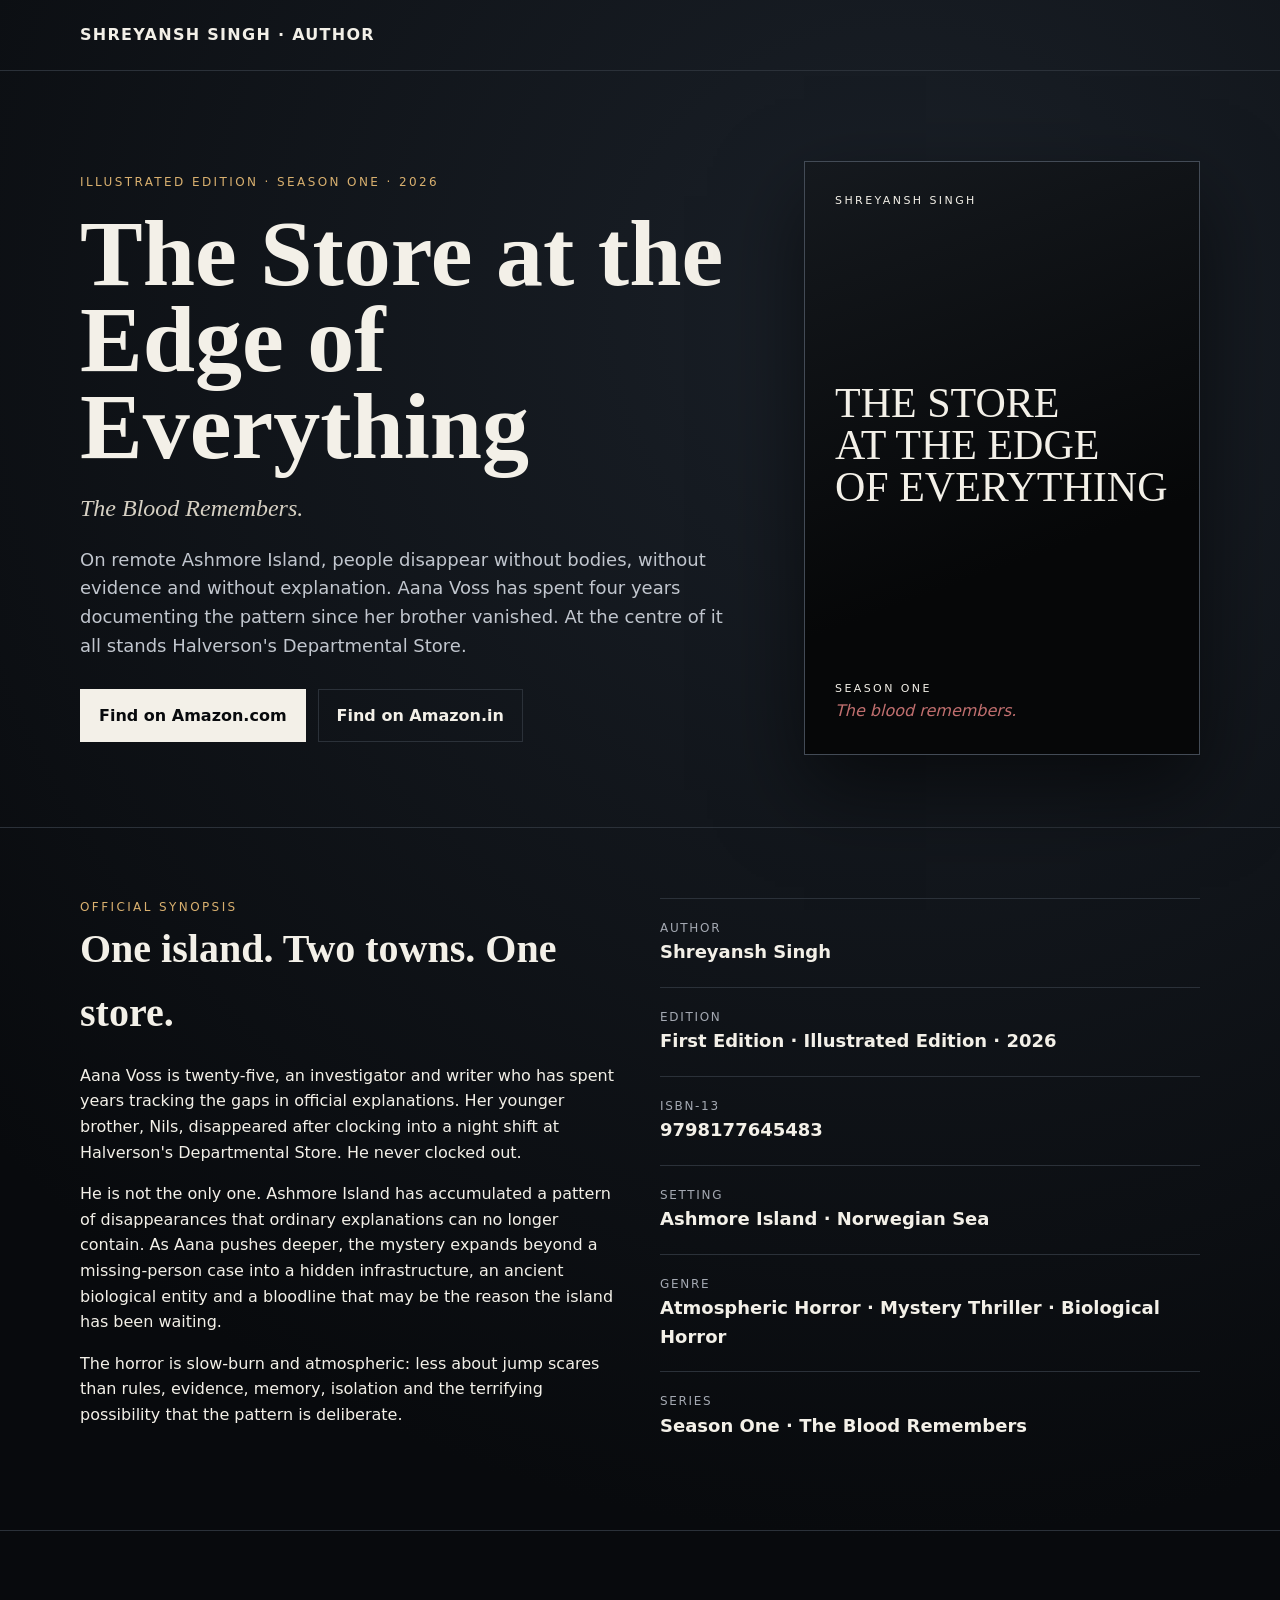
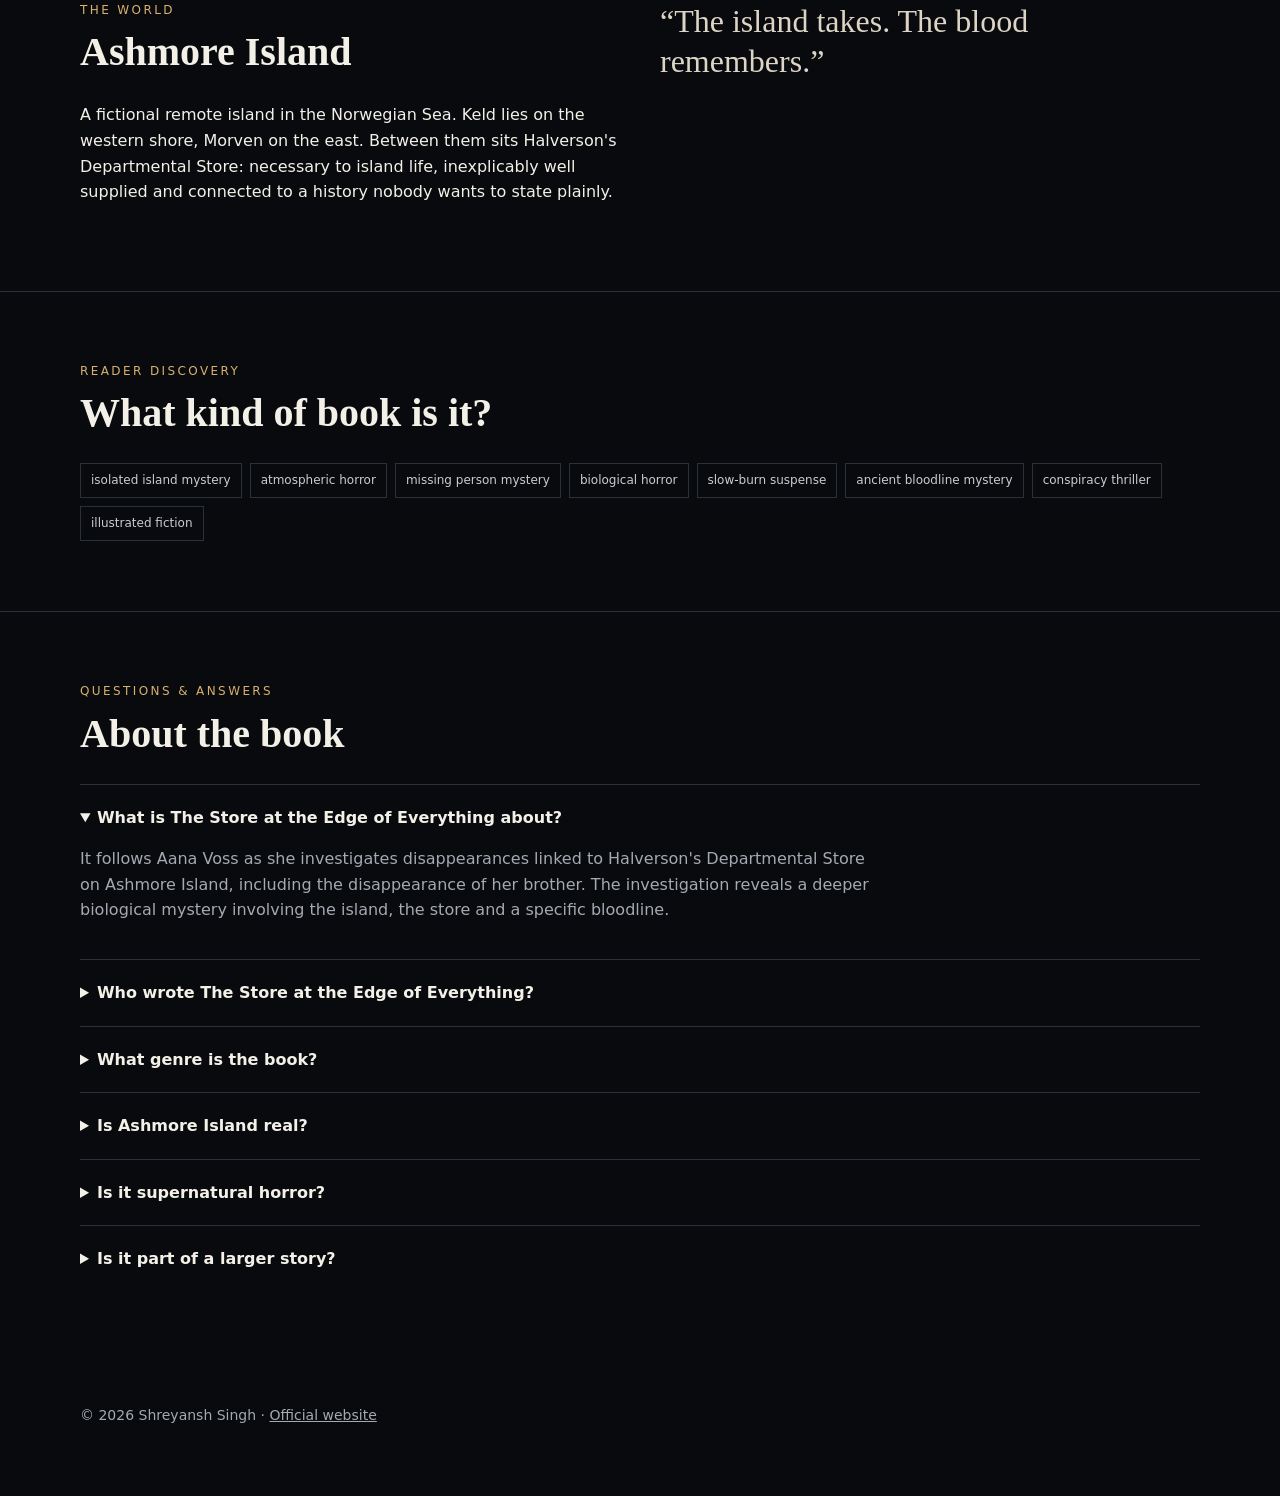
==== public/the-store-at-the-edge-of-everything/index.html @ f9395e05 "Add SEO and AEO book landing page" ====
<!doctype html>
<html lang="en">
<head>
  <meta charset="UTF-8" />
  <meta name="viewport" content="width=device-width, initial-scale=1.0" />
  <title>The Store at the Edge of Everything — Shreyansh Singh</title>
  <meta name="description" content="The Store at the Edge of Everything by Shreyansh Singh is an illustrated atmospheric horror mystery set on remote Ashmore Island, where disappearances, a strange departmental store and an ancient biological entity converge." />
  <meta name="author" content="Shreyansh Singh" />
  <meta name="robots" content="index,follow,max-image-preview:large,max-snippet:-1,max-video-preview:-1" />
  <link rel="canonical" href="https://shreyanshsingh.in/the-store-at-the-edge-of-everything/" />

  <meta property="og:type" content="book" />
  <meta property="og:title" content="The Store at the Edge of Everything — Shreyansh Singh" />
  <meta property="og:description" content="A slow-burn atmospheric horror mystery on a remote island where people vanish, the store never explains itself, and the blood remembers." />
  <meta property="og:url" content="https://shreyanshsingh.in/the-store-at-the-edge-of-everything/" />
  <meta property="book:author" content="Shreyansh Singh" />
  <meta property="book:isbn" content="9798177645483" />
  <meta name="twitter:card" content="summary_large_image" />
  <meta name="twitter:title" content="The Store at the Edge of Everything" />
  <meta name="twitter:description" content="Season One · The Blood Remembers. An illustrated atmospheric horror mystery by Shreyansh Singh." />

  <script type="application/ld+json">
  {
    "@context":"https://schema.org",
    "@graph":[
      {
        "@type":"Book",
        "@id":"https://shreyanshsingh.in/the-store-at-the-edge-of-everything/#book",
        "name":"The Store at the Edge of Everything",
        "alternateName":"The Store at the Edge of Everything — Season One: The Blood Remembers",
        "isbn":"9798177645483",
        "bookEdition":"First Edition, 2026",
        "inLanguage":"en",
        "datePublished":"2026",
        "genre":["Atmospheric Horror","Mystery Thriller","Biological Horror","Psychological Suspense","Speculative Fiction"],
        "author":{"@id":"https://shreyanshsingh.in/#person"},
        "url":"https://shreyanshsingh.in/the-store-at-the-edge-of-everything/",
        "description":"An illustrated atmospheric horror mystery set on Ashmore Island, where investigator Aana Voss searches for the truth behind her brother's disappearance and a pattern of people vanishing around Halverson's Departmental Store."
      },
      {
        "@type":"Person",
        "@id":"https://shreyanshsingh.in/#person",
        "name":"Shreyansh Singh",
        "url":"https://shreyanshsingh.in/",
        "jobTitle":"Founder, Inventor, Technologist and Author"
      },
      {
        "@type":"WebPage",
        "@id":"https://shreyanshsingh.in/the-store-at-the-edge-of-everything/#webpage",
        "url":"https://shreyanshsingh.in/the-store-at-the-edge-of-everything/",
        "name":"The Store at the Edge of Everything — Official Book Page",
        "about":{"@id":"https://shreyanshsingh.in/the-store-at-the-edge-of-everything/#book"},
        "author":{"@id":"https://shreyanshsingh.in/#person"}
      },
      {
        "@type":"FAQPage",
        "@id":"https://shreyanshsingh.in/the-store-at-the-edge-of-everything/#faq",
        "mainEntity":[
          {"@type":"Question","name":"What is The Store at the Edge of Everything about?","acceptedAnswer":{"@type":"Answer","text":"It is an atmospheric horror mystery set on remote Ashmore Island. Aana Voss investigates a pattern of disappearances linked to Halverson's Departmental Store after her brother vanishes, while a deeper biological mystery emerges around the island."}},
          {"@type":"Question","name":"Who wrote The Store at the Edge of Everything?","acceptedAnswer":{"@type":"Answer","text":"The Store at the Edge of Everything was written by Shreyansh Singh."}},
          {"@type":"Question","name":"What genre is The Store at the Edge of Everything?","acceptedAnswer":{"@type":"Answer","text":"The book blends atmospheric horror, mystery thriller, psychological suspense and biological horror."}},
          {"@type":"Question","name":"Where is The Store at the Edge of Everything set?","acceptedAnswer":{"@type":"Answer","text":"The story is set on fictional Ashmore Island, a remote island in the Norwegian Sea with two towns connected by one road and one central departmental store."}},
          {"@type":"Question","name":"Is The Store at the Edge of Everything part of a series?","acceptedAnswer":{"@type":"Answer","text":"Yes. The published book is Season One, subtitled The Blood Remembers, and belongs to a larger story universe."}}
        ]
      }
    ]
  }
  </script>
  <style>
    :root{color-scheme:dark;--bg:#080a0d;--panel:#11151a;--ink:#f3f0e8;--muted:#a4a9b2;--line:#2b3139;--accent:#d9b06f;--red:#8f2d2d}
    *{box-sizing:border-box}html{scroll-behavior:smooth}body{margin:0;background:radial-gradient(circle at 70% 10%,#1a2028 0,#080a0d 42%);color:var(--ink);font-family:Inter,ui-sans-serif,system-ui,-apple-system,BlinkMacSystemFont,"Segoe UI",sans-serif;line-height:1.6}
    a{color:inherit}.wrap{width:min(1120px,calc(100% - 36px));margin:auto}.top{padding:22px 0;border-bottom:1px solid var(--line)}.top a{text-decoration:none;font-weight:700;letter-spacing:.08em}.hero{display:grid;grid-template-columns:1.25fr .75fr;gap:64px;align-items:center;padding:90px 0 72px}.eyebrow{font-size:12px;letter-spacing:.2em;color:var(--accent);text-transform:uppercase}.hero h1{font-family:Georgia,serif;font-size:clamp(48px,8vw,94px);line-height:.92;margin:18px 0 20px;max-width:820px}.subtitle{font-family:Georgia,serif;font-style:italic;font-size:24px;color:#d6d0c3}.hero p{max-width:680px;font-size:18px;color:#c1c6ce}.actions{display:flex;gap:12px;flex-wrap:wrap;margin-top:28px}.btn{display:inline-flex;padding:13px 18px;border:1px solid var(--line);text-decoration:none;font-weight:700}.btn.primary{background:var(--ink);color:#080a0d;border-color:var(--ink)}.cover{aspect-ratio:2/3;border:1px solid #434b56;background:linear-gradient(160deg,#15191e,#060708 65%);box-shadow:0 35px 80px rgba(0,0,0,.55);padding:30px;display:flex;flex-direction:column;justify-content:space-between}.cover .small{font-size:11px;letter-spacing:.22em}.cover .title{font-family:Georgia,serif;font-size:42px;line-height:1}.cover .blood{color:#c16f6f;font-style:italic}.section{padding:70px 0;border-top:1px solid var(--line)}.section h2{font-family:Georgia,serif;font-size:40px;margin:0 0 18px}.grid{display:grid;grid-template-columns:1fr 1fr;gap:40px}.fact{padding:20px 0;border-top:1px solid var(--line)}.fact span{display:block;color:var(--muted);font-size:12px;letter-spacing:.14em;text-transform:uppercase}.fact strong{font-size:18px}.quote{font-family:Georgia,serif;font-size:32px;line-height:1.25;color:#ddd4c6}.faq details{border-top:1px solid var(--line);padding:20px 0}.faq summary{font-weight:700;cursor:pointer}.faq p{color:var(--muted);max-width:800px}.footer{padding:42px 0 70px;color:var(--muted);font-size:14px}.keywords{display:flex;flex-wrap:wrap;gap:8px}.keywords span{border:1px solid var(--line);padding:7px 10px;font-size:12px;color:#c9cdd3}@media(max-width:780px){.hero,.grid{grid-template-columns:1fr}.hero{padding-top:56px}.cover{max-width:420px}.hero h1{font-size:58px}.section h2{font-size:34px}}
  </style>
</head>
<body>
  <header class="top"><div class="wrap"><a href="https://shreyanshsingh.in/">SHREYANSH SINGH · AUTHOR</a></div></header>
  <main>
    <section class="wrap hero">
      <div>
        <div class="eyebrow">Illustrated Edition · Season One · 2026</div>
        <h1>The Store at the Edge of Everything</h1>
        <div class="subtitle">The Blood Remembers.</div>
        <p>On remote Ashmore Island, people disappear without bodies, without evidence and without explanation. Aana Voss has spent four years documenting the pattern since her brother vanished. At the centre of it all stands Halverson's Departmental Store.</p>
        <div class="actions">
          <a class="btn primary" href="https://www.amazon.com/s?k=The+Store+at+the+Edge+of+Everything+Shreyansh+Singh&i=stripbooks" rel="nofollow sponsored">Find on Amazon.com</a>
          <a class="btn" href="https://www.amazon.in/s?k=The+Store+at+the+Edge+of+Everything+Shreyansh+Singh&i=stripbooks" rel="nofollow sponsored">Find on Amazon.in</a>
        </div>
      </div>
      <div class="cover" role="img" aria-label="Typographic representation of The Store at the Edge of Everything book cover">
        <div class="small">SHREYANSH SINGH</div>
        <div class="title">THE STORE<br>AT THE EDGE<br>OF EVERYTHING</div>
        <div><div class="small">SEASON ONE</div><div class="blood">The blood remembers.</div></div>
      </div>
    </section>

    <section class="section"><div class="wrap grid">
      <div>
        <div class="eyebrow">Official synopsis</div>
        <h2>One island. Two towns. One store.</h2>
        <p>Aana Voss is twenty-five, an investigator and writer who has spent years tracking the gaps in official explanations. Her younger brother, Nils, disappeared after clocking into a night shift at Halverson's Departmental Store. He never clocked out.</p>
        <p>He is not the only one. Ashmore Island has accumulated a pattern of disappearances that ordinary explanations can no longer contain. As Aana pushes deeper, the mystery expands beyond a missing-person case into a hidden infrastructure, an ancient biological entity and a bloodline that may be the reason the island has been waiting.</p>
        <p>The horror is slow-burn and atmospheric: less about jump scares than rules, evidence, memory, isolation and the terrifying possibility that the pattern is deliberate.</p>
      </div>
      <div>
        <div class="fact"><span>Author</span><strong>Shreyansh Singh</strong></div>
        <div class="fact"><span>Edition</span><strong>First Edition · Illustrated Edition · 2026</strong></div>
        <div class="fact"><span>ISBN-13</span><strong>9798177645483</strong></div>
        <div class="fact"><span>Setting</span><strong>Ashmore Island · Norwegian Sea</strong></div>
        <div class="fact"><span>Genre</span><strong>Atmospheric Horror · Mystery Thriller · Biological Horror</strong></div>
        <div class="fact"><span>Series</span><strong>Season One · The Blood Remembers</strong></div>
      </div>
    </div></section>

    <section class="section"><div class="wrap grid">
      <div><div class="eyebrow">The world</div><h2>Ashmore Island</h2><p>A fictional remote island in the Norwegian Sea. Keld lies on the western shore, Morven on the east. Between them sits Halverson's Departmental Store: necessary to island life, inexplicably well supplied and connected to a history nobody wants to state plainly.</p></div>
      <div class="quote">“The island takes. The blood remembers.”</div>
    </div></section>

    <section class="section"><div class="wrap">
      <div class="eyebrow">Reader discovery</div><h2>What kind of book is it?</h2>
      <div class="keywords"><span>isolated island mystery</span><span>atmospheric horror</span><span>missing person mystery</span><span>biological horror</span><span>slow-burn suspense</span><span>ancient bloodline mystery</span><span>conspiracy thriller</span><span>illustrated fiction</span></div>
    </div></section>

    <section class="section faq"><div class="wrap">
      <div class="eyebrow">Questions & answers</div><h2>About the book</h2>
      <details open><summary>What is The Store at the Edge of Everything about?</summary><p>It follows Aana Voss as she investigates disappearances linked to Halverson's Departmental Store on Ashmore Island, including the disappearance of her brother. The investigation reveals a deeper biological mystery involving the island, the store and a specific bloodline.</p></details>
      <details><summary>Who wrote The Store at the Edge of Everything?</summary><p>It was written by Shreyansh Singh.</p></details>
      <details><summary>What genre is the book?</summary><p>It blends atmospheric horror, mystery thriller, psychological suspense and biological horror.</p></details>
      <details><summary>Is Ashmore Island real?</summary><p>No. Ashmore Island is a fictional setting created for the story.</p></details>
      <details><summary>Is it supernatural horror?</summary><p>The story uses the atmosphere and mythology of supernatural horror, but its central entity is framed biologically rather than as a conventional ghost, vampire or supernatural creature.</p></details>
      <details><summary>Is it part of a larger story?</summary><p>Yes. This publication is Season One, subtitled The Blood Remembers, within a broader story universe.</p></details>
    </div></section>
  </main>
  <footer class="footer"><div class="wrap">© 2026 Shreyansh Singh · <a href="https://shreyanshsingh.in/">Official website</a></div></footer>
</body>
</html>
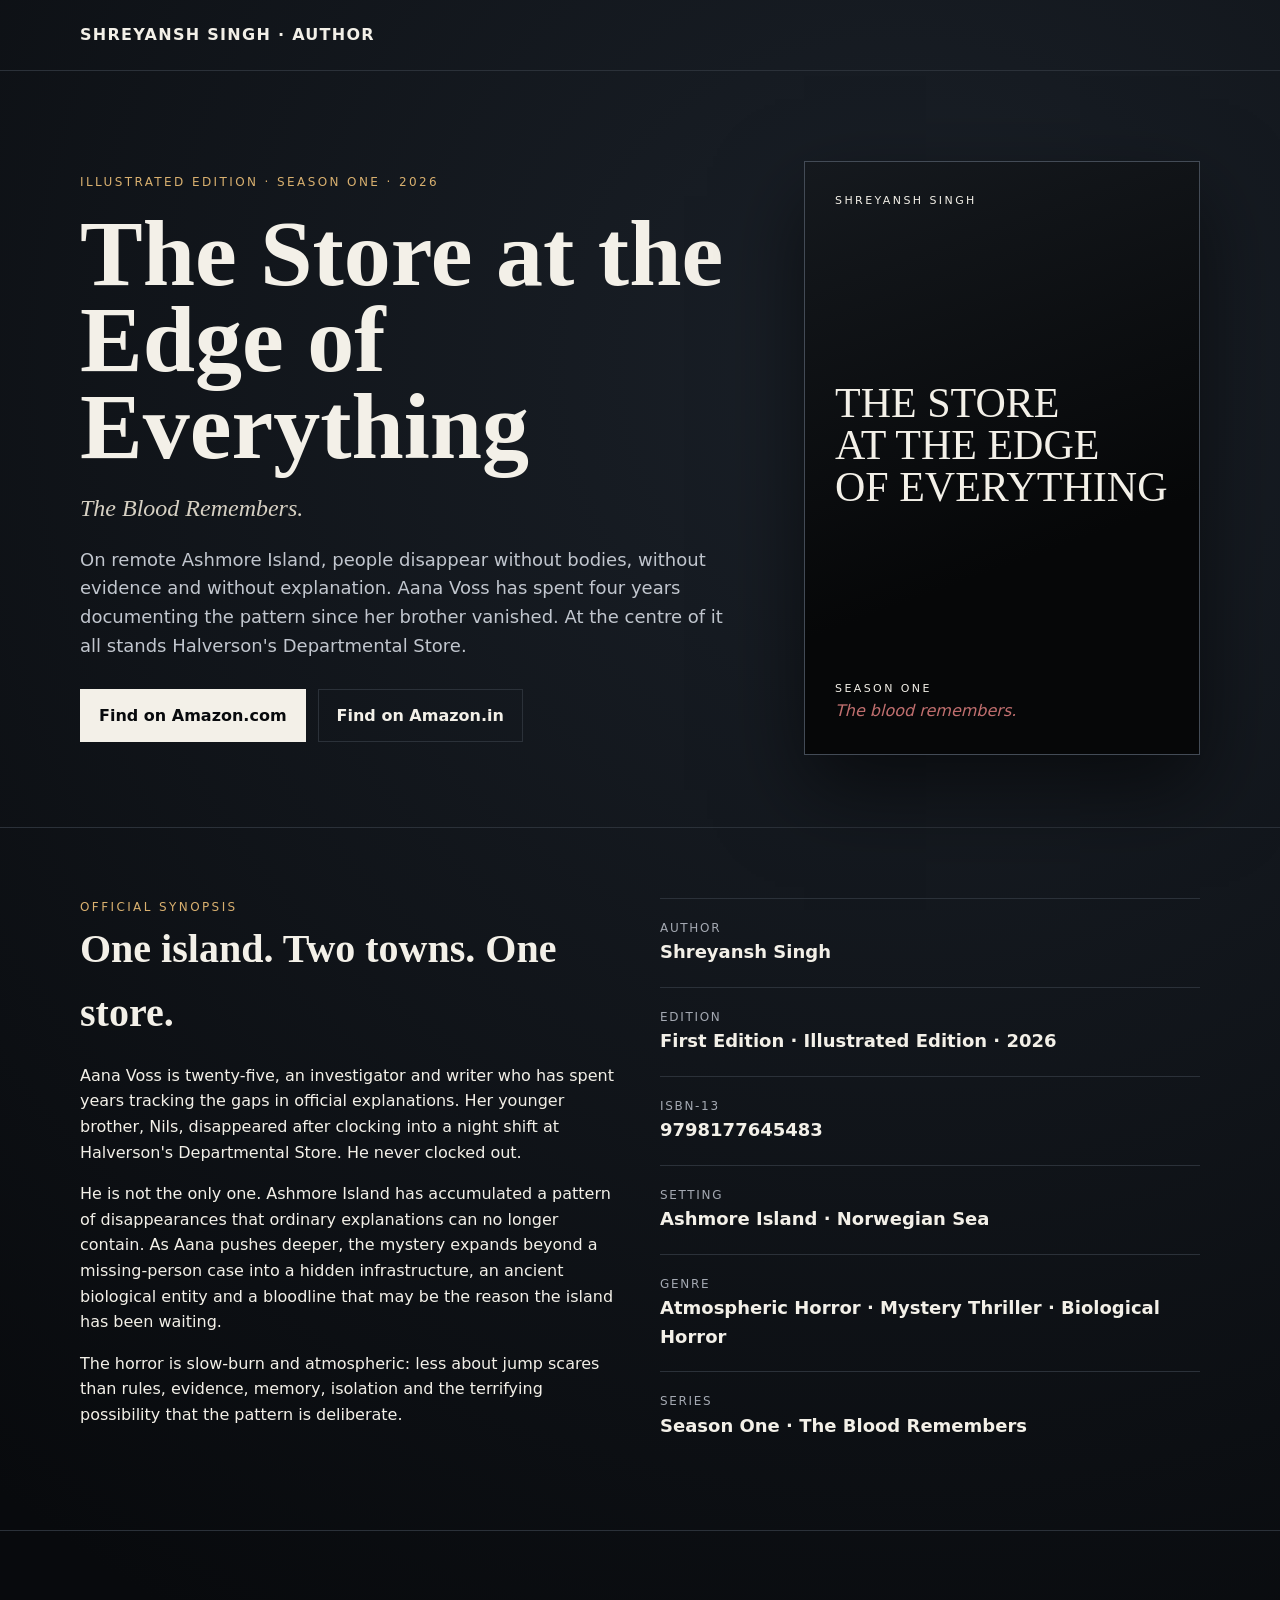
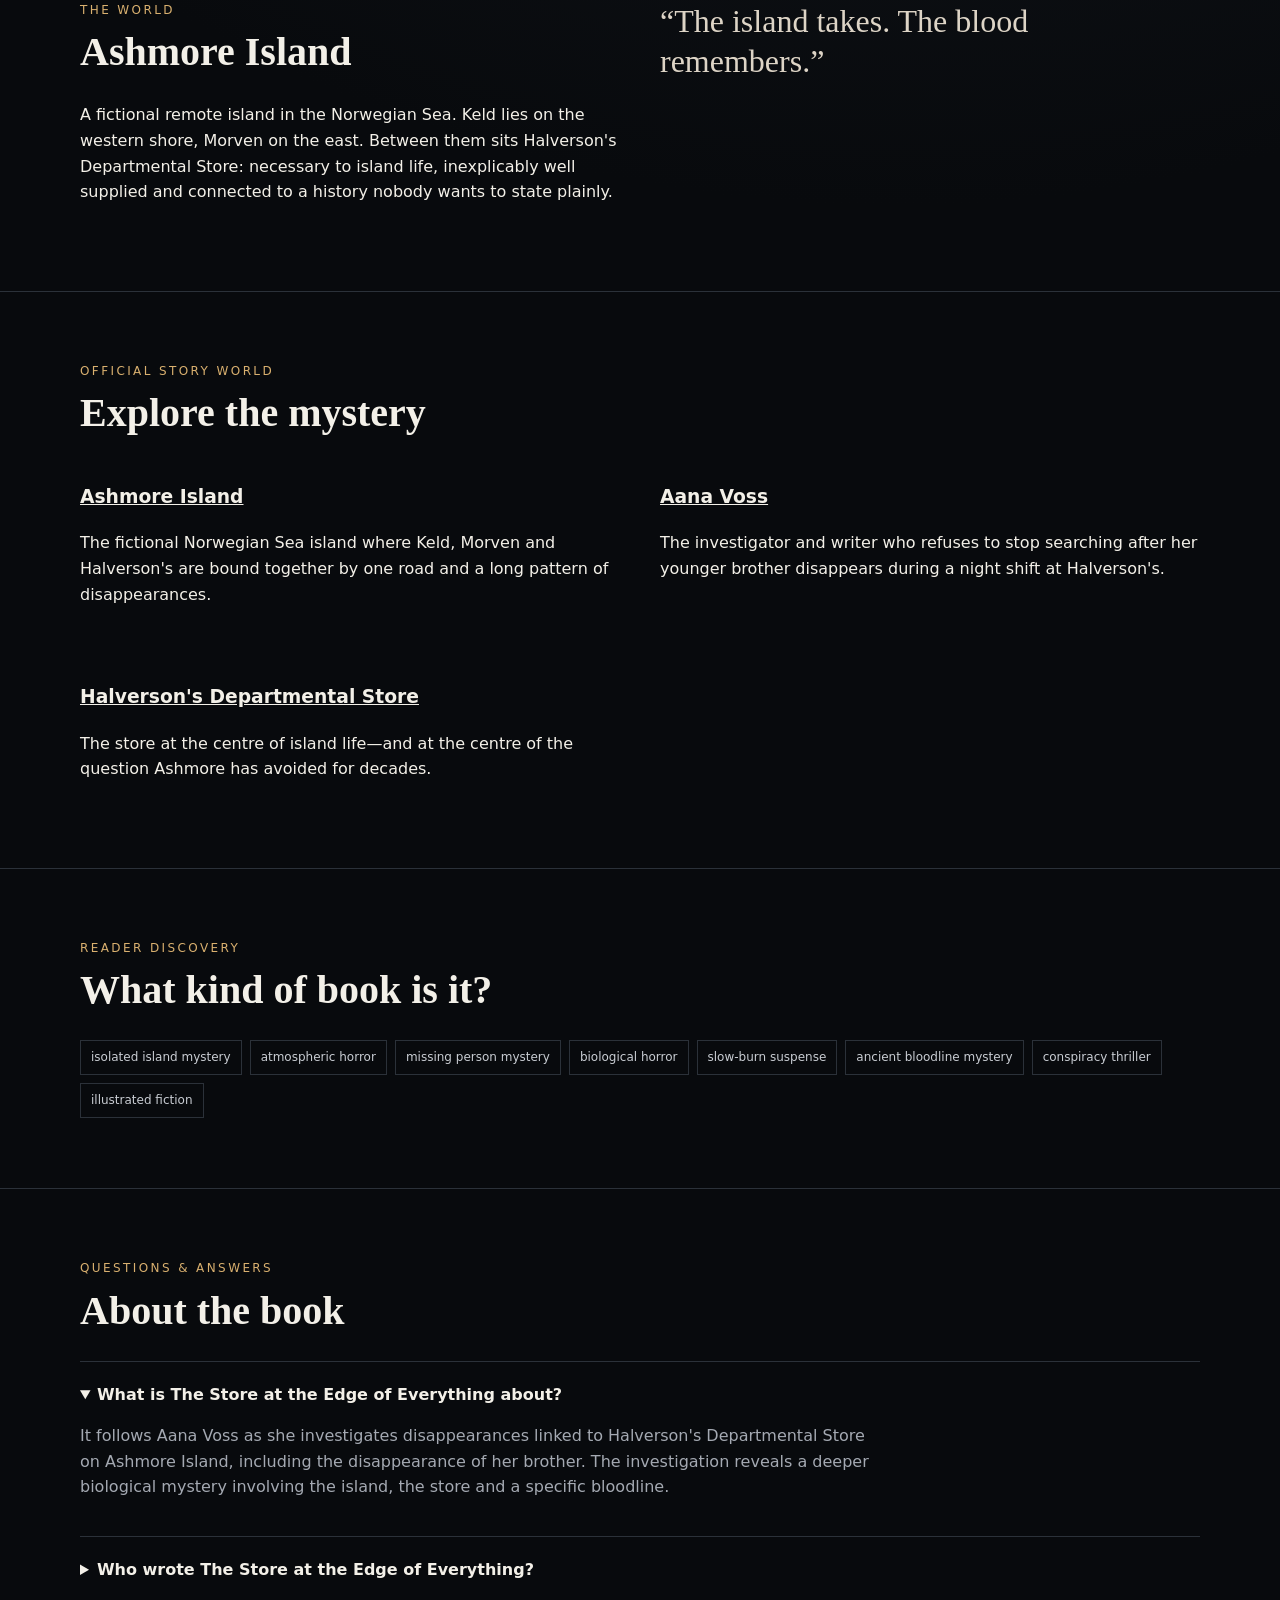
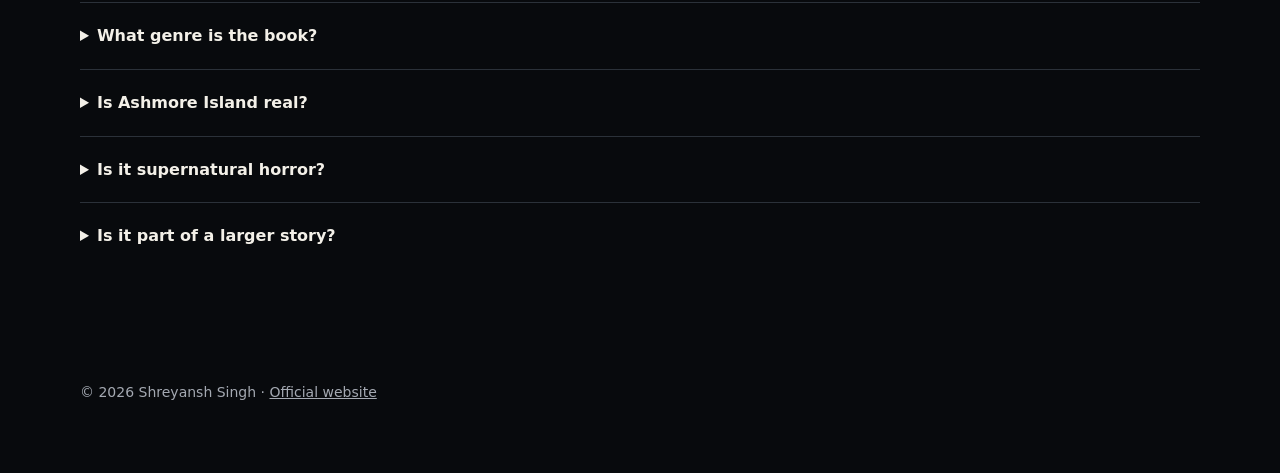
==== commit 49733b08: "Strengthen book entity graph and internal topic cluster" ====
--- a/public/the-store-at-the-edge-of-everything/index.html
+++ b/public/the-store-at-the-edge-of-everything/index.html
@@ -35,6 +35,12 @@
         "genre":["Atmospheric Horror","Mystery Thriller","Biological Horror","Psychological Suspense","Speculative Fiction"],
         "author":{"@id":"https://shreyanshsingh.in/#person"},
         "url":"https://shreyanshsingh.in/the-store-at-the-edge-of-everything/",
+        "isPartOf":{"@type":"CreativeWorkSeries","name":"The Store at the Edge of Everything","position":"Season One"},
+        "about":[
+          {"@type":"Place","name":"Ashmore Island","url":"https://shreyanshsingh.in/the-store-at-the-edge-of-everything/ashmore-island/"},
+          {"@type":"Person","name":"Aana Voss","url":"https://shreyanshsingh.in/the-store-at-the-edge-of-everything/aana-voss/"},
+          {"@type":"Place","name":"Halverson's Departmental Store","url":"https://shreyanshsingh.in/the-store-at-the-edge-of-everything/halversons-departmental-store/"}
+        ],
         "description":"An illustrated atmospheric horror mystery set on Ashmore Island, where investigator Aana Voss searches for the truth behind her brother's disappearance and a pattern of people vanishing around Halverson's Departmental Store."
       },
       {
@@ -51,6 +57,14 @@
         "name":"The Store at the Edge of Everything — Official Book Page",
         "about":{"@id":"https://shreyanshsingh.in/the-store-at-the-edge-of-everything/#book"},
         "author":{"@id":"https://shreyanshsingh.in/#person"}
+      },
+      {
+        "@type":"BreadcrumbList",
+        "@id":"https://shreyanshsingh.in/the-store-at-the-edge-of-everything/#breadcrumbs",
+        "itemListElement":[
+          {"@type":"ListItem","position":1,"name":"Shreyansh Singh","item":"https://shreyanshsingh.in/"},
+          {"@type":"ListItem","position":2,"name":"The Store at the Edge of Everything","item":"https://shreyanshsingh.in/the-store-at-the-edge-of-everything/"}
+        ]
       },
       {
         "@type":"FAQPage",
@@ -117,6 +131,15 @@
     </div></section>
 
     <section class="section"><div class="wrap">
+      <div class="eyebrow">Official story world</div><h2>Explore the mystery</h2>
+      <div class="grid">
+        <div><h3><a href="/the-store-at-the-edge-of-everything/ashmore-island/">Ashmore Island</a></h3><p>The fictional Norwegian Sea island where Keld, Morven and Halverson's are bound together by one road and a long pattern of disappearances.</p></div>
+        <div><h3><a href="/the-store-at-the-edge-of-everything/aana-voss/">Aana Voss</a></h3><p>The investigator and writer who refuses to stop searching after her younger brother disappears during a night shift at Halverson's.</p></div>
+        <div><h3><a href="/the-store-at-the-edge-of-everything/halversons-departmental-store/">Halverson's Departmental Store</a></h3><p>The store at the centre of island life—and at the centre of the question Ashmore has avoided for decades.</p></div>
+      </div>
+    </div></section>
+
+    <section class="section"><div class="wrap">
       <div class="eyebrow">Reader discovery</div><h2>What kind of book is it?</h2>
       <div class="keywords"><span>isolated island mystery</span><span>atmospheric horror</span><span>missing person mystery</span><span>biological horror</span><span>slow-burn suspense</span><span>ancient bloodline mystery</span><span>conspiracy thriller</span><span>illustrated fiction</span></div>
     </div></section>
